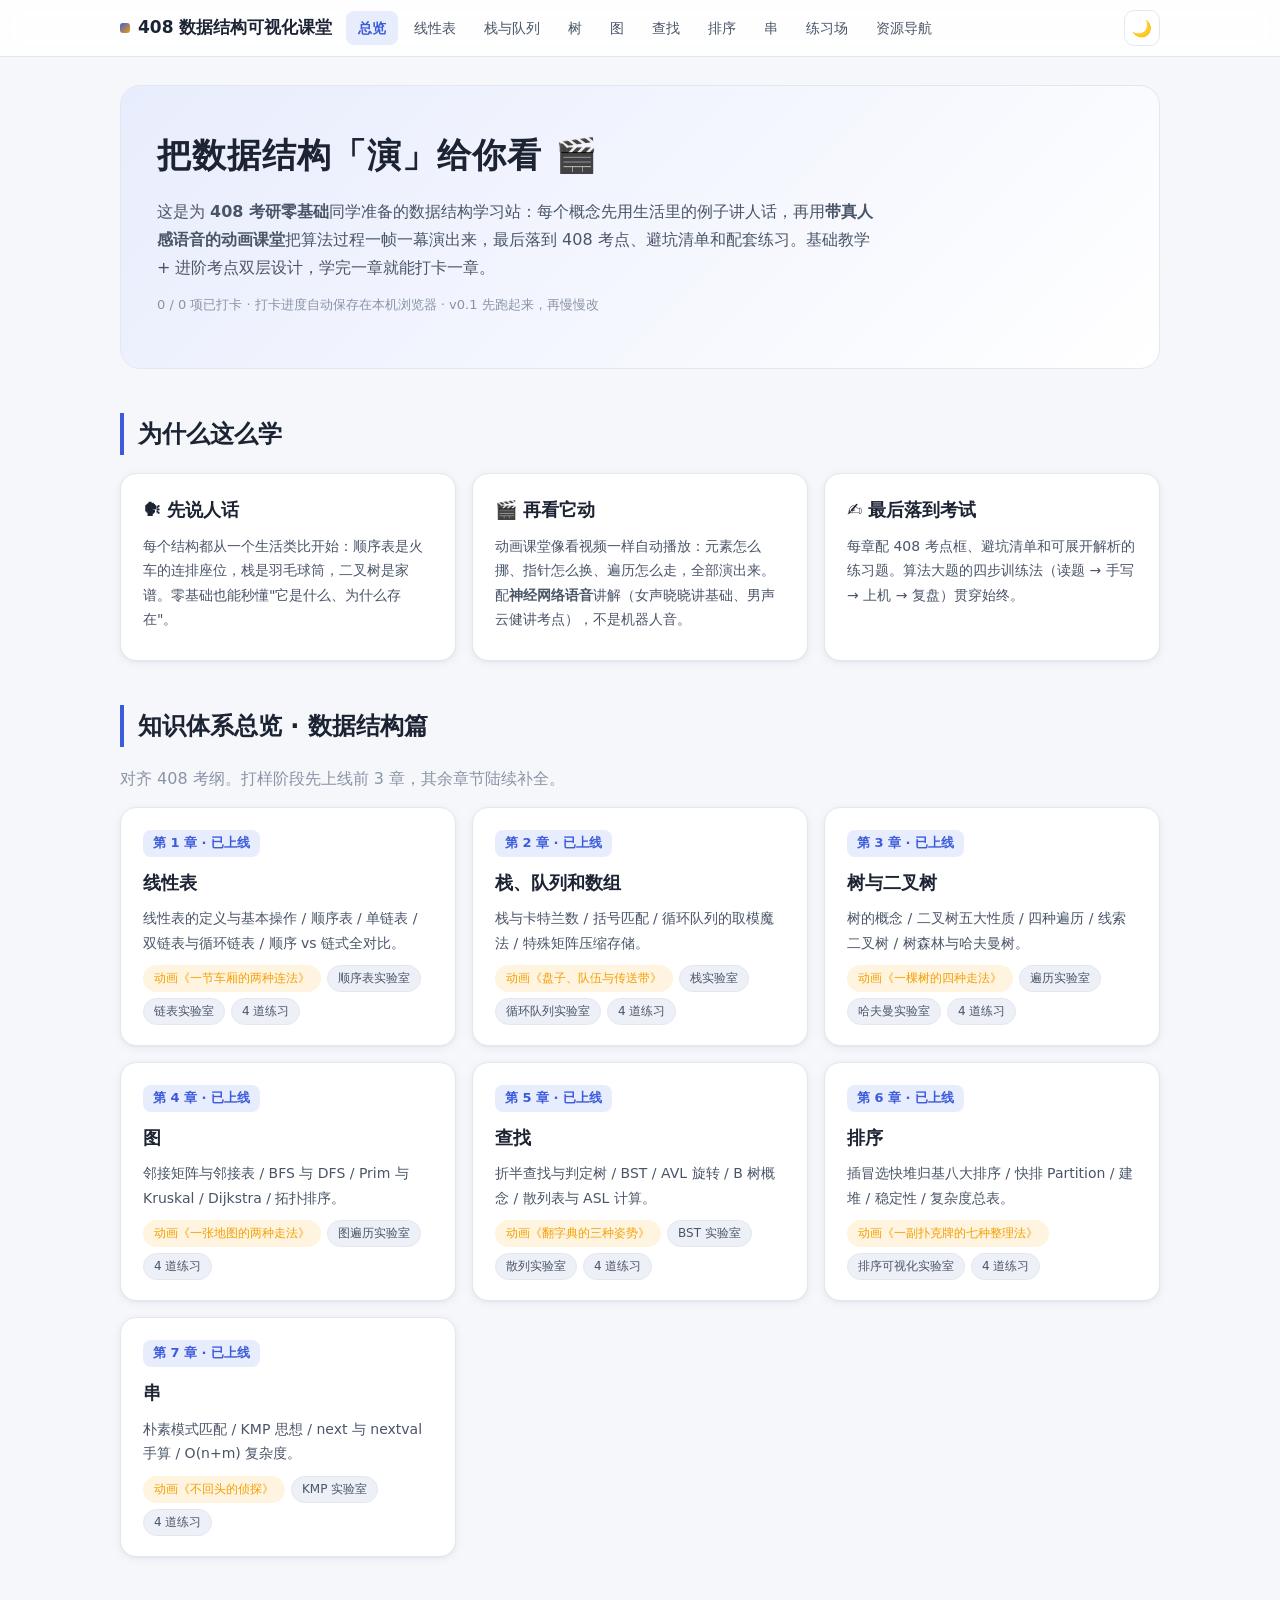
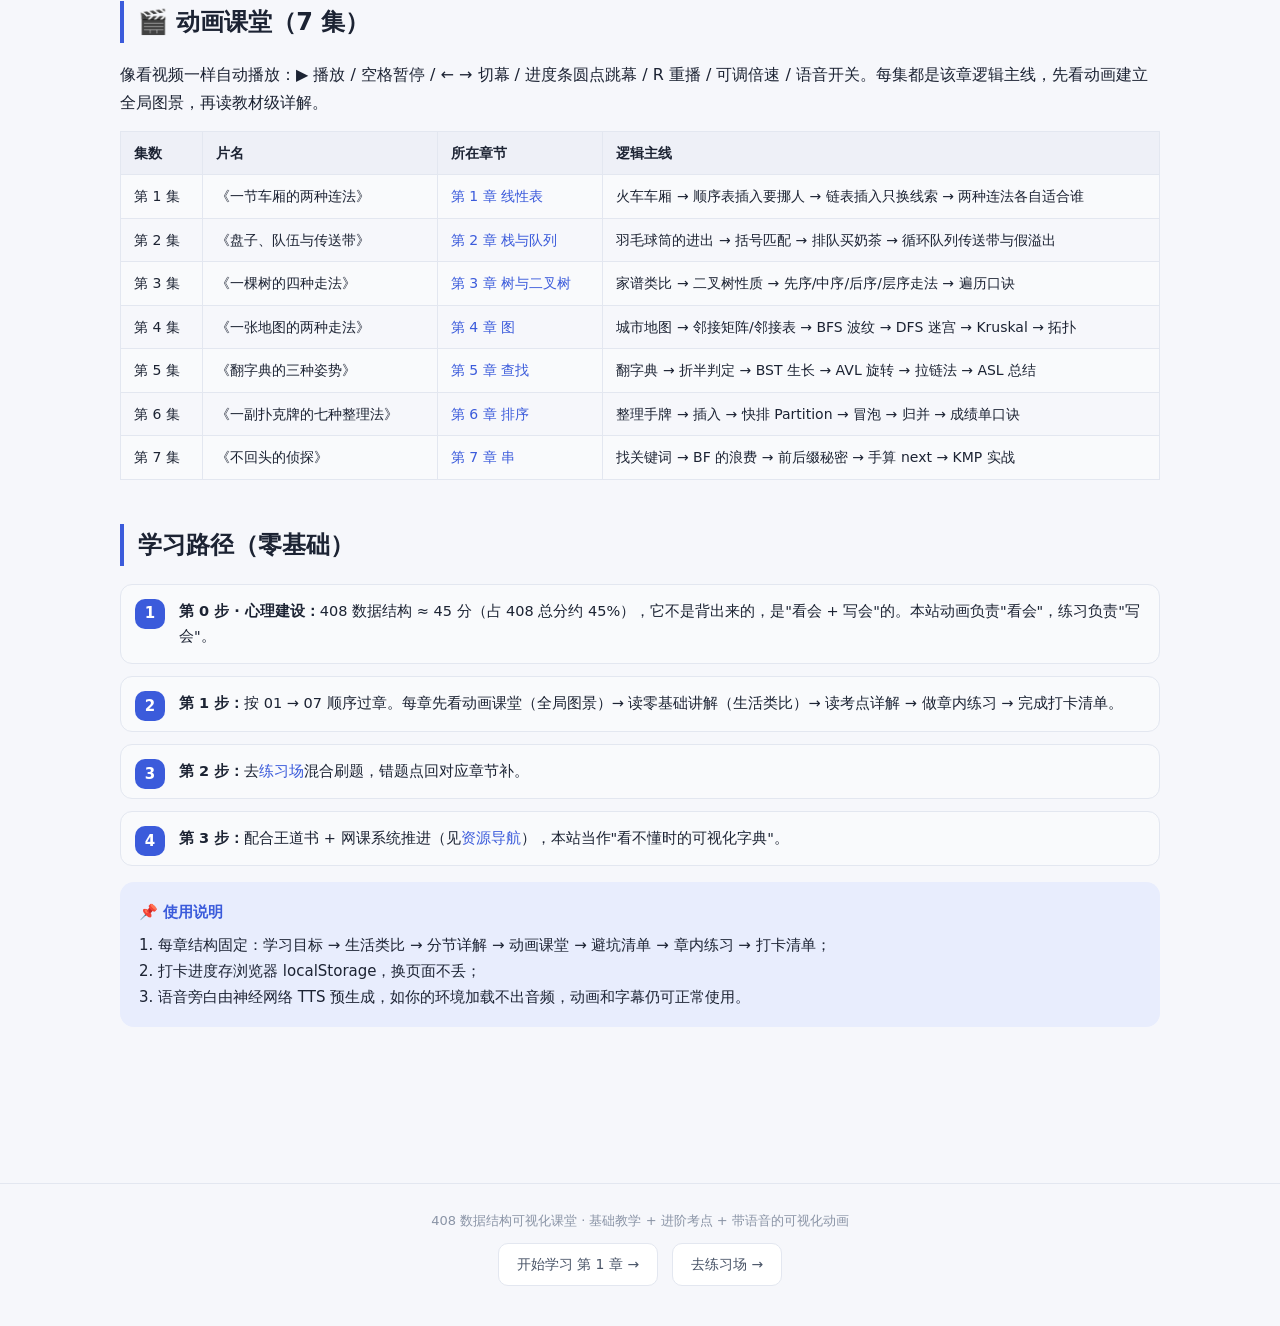
==== index.html @ cd4ae3a1 "feat: 408数据结构可视化课堂 v1 - 全7章+动画课堂+实验室+5集MP4" ====
<!DOCTYPE html>
<html lang="zh-CN" data-theme="light">
<head>
<meta charset="UTF-8">
<meta name="viewport" content="width=device-width, initial-scale=1.0">
<title>408 数据结构可视化课堂 · 零基础也能看懂的考研数据结构</title>
<link rel="stylesheet" href="assets/style.css">
</head>
<body>
<nav class="topbar"><div class="topbar-inner">
  <a class="logo" href="index.html"><span class="dot"></span>408 数据结构可视化课堂</a>
  <div class="nav-links">
    <a href="index.html">总览</a><a href="ch01.html">线性表</a><a href="ch02.html">栈与队列</a><a href="ch03.html">树</a><a href="ch04.html">图</a><a href="ch05.html">查找</a><a href="ch06.html">排序</a><a href="ch07.html">串</a><a href="practice.html">练习场</a><a href="resources.html">资源导航</a>
  </div>
  <button class="theme-btn" title="切换明暗主题">🌙</button>
</div></nav>

<div class="wrap">
  <div class="hero">
    <h1>把数据结构「演」给你看 🎬</h1>
    <p>这是为 <b>408 考研零基础</b>同学准备的数据结构学习站：每个概念先用生活里的例子讲人话，再用<b>带真人感语音的动画课堂</b>把算法过程一帧一幕演出来，最后落到 408 考点、避坑清单和配套练习。基础教学 + 进阶考点双层设计，学完一章就能打卡一章。</p>
    <p class="tagline"><span data-ck-total>0 / 0 项已打卡</span> · 打卡进度自动保存在本机浏览器 · v0.1 先跑起来，再慢慢改</p>
  </div>

  <h2 class="sec">为什么这么学</h2>
  <div class="grid cols-3">
    <div class="card"><h3>🗣 先说人话</h3><p>每个结构都从一个生活类比开始：顺序表是火车的连排座位，栈是羽毛球筒，二叉树是家谱。零基础也能秒懂"它是什么、为什么存在"。</p></div>
    <div class="card"><h3>🎬 再看它动</h3><p>动画课堂像看视频一样自动播放：元素怎么挪、指针怎么换、遍历怎么走，全部演出来。配<b>神经网络语音</b>讲解（女声晓晓讲基础、男声云健讲考点），不是机器人音。</p></div>
    <div class="card"><h3>✍️ 最后落到考试</h3><p>每章配 408 考点框、避坑清单和可展开解析的练习题。算法大题的四步训练法（读题 → 手写 → 上机 → 复盘）贯穿始终。</p></div>
  </div>

  <h2 class="sec">知识体系总览 · 数据结构篇</h2>
  <p class="muted">对齐 408 考纲。打样阶段先上线前 3 章，其余章节陆续补全。</p>
  <div class="grid cols-2" style="margin-top:14px">
    <a class="card clickable" href="ch01.html">
      <span class="ch-num">第 1 章 · 已上线</span>
      <h3>线性表</h3>
      <p>线性表的定义与基本操作 / 顺序表 / 单链表 / 双链表与循环链表 / 顺序 vs 链式全对比。</p>
      <div class="chips"><span class="chip hot">动画《一节车厢的两种连法》</span><span class="chip">顺序表实验室</span><span class="chip">链表实验室</span><span class="chip">4 道练习</span></div>
    </a>
    <a class="card clickable" href="ch02.html">
      <span class="ch-num">第 2 章 · 已上线</span>
      <h3>栈、队列和数组</h3>
      <p>栈与卡特兰数 / 括号匹配 / 循环队列的取模魔法 / 特殊矩阵压缩存储。</p>
      <div class="chips"><span class="chip hot">动画《盘子、队伍与传送带》</span><span class="chip">栈实验室</span><span class="chip">循环队列实验室</span><span class="chip">4 道练习</span></div>
    </a>
    <a class="card clickable" href="ch03.html">
      <span class="ch-num">第 3 章 · 已上线</span>
      <h3>树与二叉树</h3>
      <p>树的概念 / 二叉树五大性质 / 四种遍历 / 线索二叉树 / 树森林与哈夫曼树。</p>
      <div class="chips"><span class="chip hot">动画《一棵树的四种走法》</span><span class="chip">遍历实验室</span><span class="chip">哈夫曼实验室</span><span class="chip">4 道练习</span></div>
    </a>
    <a class="card clickable" href="ch04.html">
      <span class="ch-num">第 4 章 · 已上线</span>
      <h3>图</h3>
      <p>邻接矩阵与邻接表 / BFS 与 DFS / Prim 与 Kruskal / Dijkstra / 拓扑排序。</p>
      <div class="chips"><span class="chip hot">动画《一张地图的两种走法》</span><span class="chip">图遍历实验室</span><span class="chip">4 道练习</span></div>
    </a>
    <a class="card clickable" href="ch05.html">
      <span class="ch-num">第 5 章 · 已上线</span>
      <h3>查找</h3>
      <p>折半查找与判定树 / BST / AVL 旋转 / B 树概念 / 散列表与 ASL 计算。</p>
      <div class="chips"><span class="chip hot">动画《翻字典的三种姿势》</span><span class="chip">BST 实验室</span><span class="chip">散列实验室</span><span class="chip">4 道练习</span></div>
    </a>
    <a class="card clickable" href="ch06.html">
      <span class="ch-num">第 6 章 · 已上线</span>
      <h3>排序</h3>
      <p>插冒选快堆归基八大排序 / 快排 Partition / 建堆 / 稳定性 / 复杂度总表。</p>
      <div class="chips"><span class="chip hot">动画《一副扑克牌的七种整理法》</span><span class="chip">排序可视化实验室</span><span class="chip">4 道练习</span></div>
    </a>
    <a class="card clickable" href="ch07.html">
      <span class="ch-num">第 7 章 · 已上线</span>
      <h3>串</h3>
      <p>朴素模式匹配 / KMP 思想 / next 与 nextval 手算 / O(n+m) 复杂度。</p>
      <div class="chips"><span class="chip hot">动画《不回头的侦探》</span><span class="chip">KMP 实验室</span><span class="chip">4 道练习</span></div>
    </a>
  </div>

  <h2 class="sec">🎬 动画课堂（7 集）</h2>
  <p>像看视频一样自动播放：▶ 播放 / 空格暂停 / ← → 切幕 / 进度条圆点跳幕 / R 重播 / 可调倍速 / 语音开关。每集都是该章逻辑主线，先看动画建立全局图景，再读教材级详解。</p>
  <table class="tbl">
    <tr><th>集数</th><th>片名</th><th>所在章节</th><th>逻辑主线</th></tr>
    <tr><td>第 1 集</td><td>《一节车厢的两种连法》</td><td><a href="ch01.html#lesson">第 1 章 线性表</a></td><td>火车车厢 → 顺序表插入要挪人 → 链表插入只换线索 → 两种连法各自适合谁</td></tr>
    <tr><td>第 2 集</td><td>《盘子、队伍与传送带》</td><td><a href="ch02.html#lesson">第 2 章 栈与队列</a></td><td>羽毛球筒的进出 → 括号匹配 → 排队买奶茶 → 循环队列传送带与假溢出</td></tr>
    <tr><td>第 3 集</td><td>《一棵树的四种走法》</td><td><a href="ch03.html#lesson">第 3 章 树与二叉树</a></td><td>家谱类比 → 二叉树性质 → 先序/中序/后序/层序走法 → 遍历口诀</td></tr>
    <tr><td>第 4 集</td><td>《一张地图的两种走法》</td><td><a href="ch04.html#lesson">第 4 章 图</a></td><td>城市地图 → 邻接矩阵/邻接表 → BFS 波纹 → DFS 迷宫 → Kruskal → 拓扑</td></tr>
    <tr><td>第 5 集</td><td>《翻字典的三种姿势》</td><td><a href="ch05.html#lesson">第 5 章 查找</a></td><td>翻字典 → 折半判定 → BST 生长 → AVL 旋转 → 拉链法 → ASL 总结</td></tr>
    <tr><td>第 6 集</td><td>《一副扑克牌的七种整理法》</td><td><a href="ch06.html#lesson">第 6 章 排序</a></td><td>整理手牌 → 插入 → 快排 Partition → 冒泡 → 归并 → 成绩单口诀</td></tr>
    <tr><td>第 7 集</td><td>《不回头的侦探》</td><td><a href="ch07.html#lesson">第 7 章 串</a></td><td>找关键词 → BF 的浪费 → 前后缀秘密 → 手算 next → KMP 实战</td></tr>
  </table>

  <h2 class="sec">学习路径（零基础）</h2>
  <div class="steps">
    <div class="step"><b>第 0 步 · 心理建设：</b>408 数据结构 ≈ 45 分（占 408 总分约 45%），它不是背出来的，是"看会 + 写会"的。本站动画负责"看会"，练习负责"写会"。</div>
    <div class="step"><b>第 1 步：</b>按 01 → 07 顺序过章。每章先看动画课堂（全局图景）→ 读零基础讲解（生活类比）→ 读考点详解 → 做章内练习 → 完成打卡清单。</div>
    <div class="step"><b>第 2 步：</b>去<a href="practice.html">练习场</a>混合刷题，错题点回对应章节补。</div>
    <div class="step"><b>第 3 步：</b>配合王道书 + 网课系统推进（见<a href="resources.html">资源导航</a>），本站当作"看不懂时的可视化字典"。</div>
  </div>

  <div class="callout exam">
    <div class="co-title">📌 使用说明</div>
    1. 每章结构固定：学习目标 → 生活类比 → 分节详解 → 动画课堂 → 避坑清单 → 章内练习 → 打卡清单；<br>
    2. 打卡进度存浏览器 localStorage，换页面不丢；<br>
    3. 语音旁白由神经网络 TTS 预生成，如你的环境加载不出音频，动画和字幕仍可正常使用。
  </div>
</div>

<footer>
  408 数据结构可视化课堂 · 基础教学 + 进阶考点 + 带语音的可视化动画<br>
  <div class="pagers">
    <a href="ch01.html">开始学习 第 1 章 →</a><a href="practice.html">去练习场 →</a>
  </div>
</footer>
<script src="assets/app.js"></script>
</body>
</html>
---- assets/style.css ----
/* 408 数据结构可视化课堂 · 双主题设计系统 */
:root {
  --bg: #f6f7fb;
  --bg-soft: #eef0f7;
  --card: #ffffff;
  --card-2: #f9fafc;
  --ink: #1c2333;
  --ink-2: #4a5568;
  --ink-3: #8a94a6;
  --line: #e3e7f0;
  --brand: #3b5bdb;
  --brand-2: #5c7cfa;
  --brand-soft: #e8edfd;
  --accent: #f59f00;
  --accent-soft: #fff4e0;
  --green: #2f9e44;
  --green-soft: #e3f5e8;
  --red: #e03131;
  --red-soft: #fdeaea;
  --shadow: 0 2px 10px rgba(28, 35, 51, .06), 0 1px 2px rgba(28, 35, 51, .04);
  --code-bg: #f1f3f9;
  --svg-ink: #1c2333;
  --svg-fill: #e8edfd;
  --svg-fill-2: #dbe4fb;
}
[data-theme="dark"] {
  --bg: #12161f;
  --bg-soft: #171c27;
  --card: #1c2230;
  --card-2: #212838;
  --ink: #e8ecf4;
  --ink-2: #b3bccd;
  --ink-3: #76819a;
  --line: #2c3446;
  --brand: #6c8cff;
  --brand-2: #8da5ff;
  --brand-soft: #232c4a;
  --accent: #fdb44d;
  --accent-soft: #33290f;
  --green: #51cf66;
  --green-soft: #15321c;
  --red: #ff6b6b;
  --red-soft: #3a1a1a;
  --shadow: 0 2px 10px rgba(0, 0, 0, .35);
  --code-bg: #232a3a;
  --svg-ink: #e8ecf4;
  --svg-fill: #232c4a;
  --svg-fill-2: #2c3760;
}
* { box-sizing: border-box; margin: 0; padding: 0; }
html { scroll-behavior: smooth; }
body {
  font-family: "PingFang SC", "Microsoft YaHei", "Segoe UI", system-ui, sans-serif;
  background: var(--bg); color: var(--ink);
  line-height: 1.75; font-size: 16px;
  transition: background .25s, color .25s;
}
a { color: var(--brand); text-decoration: none; }
a:hover { text-decoration: underline; }

/* ── 顶部导航 ── */
.topbar {
  position: sticky; top: 0; z-index: 50;
  background: color-mix(in srgb, var(--card) 88%, transparent);
  backdrop-filter: blur(10px);
  border-bottom: 1px solid var(--line);
}
.topbar-inner {
  max-width: 1080px; margin: 0 auto; padding: 10px 20px;
  display: flex; align-items: center; gap: 14px;
}
.logo { font-weight: 800; font-size: 17px; color: var(--ink); display: flex; align-items: center; gap: 8px; }
.logo .dot { width: 10px; height: 10px; border-radius: 3px; background: linear-gradient(135deg, var(--brand), var(--accent)); }
.logo:hover { text-decoration: none; }
.nav-links { display: flex; gap: 4px; flex: 1; flex-wrap: wrap; }
.nav-links a {
  padding: 5px 12px; border-radius: 8px; color: var(--ink-2); font-size: 14px;
}
.nav-links a:hover { background: var(--brand-soft); color: var(--brand); text-decoration: none; }
.nav-links a.active { background: var(--brand-soft); color: var(--brand); font-weight: 600; }
.theme-btn {
  border: 1px solid var(--line); background: var(--card); color: var(--ink-2);
  width: 36px; height: 36px; border-radius: 10px; cursor: pointer; font-size: 16px;
  transition: transform .15s;
}
.theme-btn:hover { transform: scale(1.08); }

/* ── 布局 ── */
.wrap { max-width: 1080px; margin: 0 auto; padding: 28px 20px 80px; }
.hero {
  background: linear-gradient(135deg, var(--brand-soft), var(--card));
  border: 1px solid var(--line); border-radius: 20px;
  padding: 40px 36px; margin-bottom: 32px;
}
.hero h1 { font-size: 34px; letter-spacing: 1px; margin-bottom: 12px; }
.hero p { color: var(--ink-2); max-width: 720px; }
.hero .tagline { color: var(--ink-3); font-size: 13px; margin-top: 10px; }
h2.sec {
  font-size: 24px; margin: 44px 0 18px; padding-left: 14px;
  border-left: 4px solid var(--brand);
}
h3.sub { font-size: 19px; margin: 30px 0 12px; }
p { margin-bottom: 12px; }
.muted { color: var(--ink-3); }
.small { font-size: 13px; }

/* ── 卡片与网格 ── */
.grid { display: grid; gap: 16px; }
.grid.cols-2 { grid-template-columns: repeat(auto-fit, minmax(320px, 1fr)); }
.grid.cols-3 { grid-template-columns: repeat(auto-fit, minmax(260px, 1fr)); }
.card {
  background: var(--card); border: 1px solid var(--line); border-radius: 16px;
  padding: 20px 22px; box-shadow: var(--shadow);
}
.card.clickable { transition: transform .15s, box-shadow .15s; display: block; color: inherit; }
.card.clickable:hover { transform: translateY(-3px); text-decoration: none; box-shadow: 0 8px 24px rgba(59,91,219,.12); }
.card .ch-num {
  font-size: 13px; font-weight: 700; color: var(--brand);
  background: var(--brand-soft); border-radius: 8px; padding: 2px 10px; display: inline-block; margin-bottom: 10px;
}
.card h3 { font-size: 18px; margin-bottom: 8px; }
.card p { color: var(--ink-2); font-size: 14px; margin-bottom: 8px; }
.chips { display: flex; flex-wrap: wrap; gap: 6px; margin-top: 10px; }
.chip {
  font-size: 12px; color: var(--ink-2); background: var(--bg-soft);
  border: 1px solid var(--line); border-radius: 999px; padding: 2px 10px;
}
.chip.hot { background: var(--accent-soft); border-color: transparent; color: var(--accent); }

/* ── 提示框 ── */
.callout {
  border-radius: 14px; padding: 16px 18px; margin: 16px 0;
  border: 1px solid var(--line); background: var(--card-2); font-size: 15px;
}
.callout .co-title { font-weight: 700; margin-bottom: 6px; display: flex; align-items: center; gap: 8px; }
.callout.life { background: var(--accent-soft); border-color: transparent; }
.callout.life .co-title { color: var(--accent); }
.callout.exam { background: var(--brand-soft); border-color: transparent; }
.callout.exam .co-title { color: var(--brand); }
.callout.warn { background: var(--red-soft); border-color: transparent; }
.callout.warn .co-title { color: var(--red); }
.callout.ok { background: var(--green-soft); border-color: transparent; }
.callout.ok .co-title { color: var(--green); }

/* ── 代码块 ── */
pre.code {
  background: var(--code-bg); border: 1px solid var(--line); border-radius: 12px;
  padding: 14px 18px; overflow-x: auto; font-size: 13.5px; line-height: 1.6;
  font-family: Consolas, "JetBrains Mono", monospace; margin: 12px 0;
}
code.inline {
  background: var(--code-bg); border-radius: 6px; padding: 1px 7px;
  font-family: Consolas, monospace; font-size: 13.5px; color: var(--brand);
}
[data-theme="dark"] code.inline { color: var(--brand-2); }

/* ── 表格 ── */
table.tbl { width: 100%; border-collapse: collapse; margin: 14px 0; font-size: 14px; }
table.tbl th, table.tbl td { border: 1px solid var(--line); padding: 9px 13px; text-align: left; }
table.tbl th { background: var(--bg-soft); font-weight: 700; }
table.tbl tr:nth-child(even) td { background: var(--card-2); }

/* ── 打卡清单 ── */
.checklist { display: grid; gap: 8px; }
.check-item {
  display: flex; align-items: flex-start; gap: 10px;
  background: var(--card-2); border: 1px solid var(--line);
  border-radius: 12px; padding: 11px 14px; cursor: pointer; transition: border-color .15s;
  font-size: 14.5px;
}
.check-item:hover { border-color: var(--brand-2); }
.check-item input { margin-top: 5px; accent-color: var(--brand); cursor: pointer; }
.check-item.done { background: var(--green-soft); border-color: transparent; }
.check-item.done span { text-decoration: line-through; color: var(--ink-3); }
.progress-pill {
  display: inline-block; font-size: 13px; font-weight: 700; color: var(--brand);
  background: var(--brand-soft); border-radius: 999px; padding: 4px 14px;
}

/* ── 练习题 ── */
.quiz { border: 1px solid var(--line); border-radius: 14px; background: var(--card); margin: 14px 0; overflow: hidden; }
.quiz .q-head { padding: 15px 18px 6px; font-size: 15px; }
.quiz .q-head .q-tag { color: var(--ink-3); font-size: 12.5px; margin-bottom: 4px; }
.quiz .opts { padding: 4px 18px 14px; display: grid; gap: 7px; }
.quiz .opt {
  border: 1.5px solid var(--line); border-radius: 10px; padding: 9px 14px;
  cursor: pointer; font-size: 14.5px; transition: border-color .15s, background .15s;
  background: var(--card-2);
}
.quiz .opt:hover { border-color: var(--brand-2); }
.quiz .opt.sel { border-color: var(--brand); background: var(--brand-soft); }
.quiz .opt.right { border-color: var(--green); background: var(--green-soft); }
.quiz .opt.wrong { border-color: var(--red); background: var(--red-soft); }
.quiz .q-foot { padding: 0 18px 15px; display: flex; gap: 10px; align-items: center; }
.quiz .btn-ans {
  border: 1px solid var(--line); background: var(--card-2); color: var(--ink-2);
  border-radius: 8px; padding: 5px 14px; cursor: pointer; font-size: 13px;
}
.quiz .btn-ans:hover { border-color: var(--brand); color: var(--brand); }
.quiz .q-res { font-size: 13.5px; font-weight: 700; }
.quiz .q-res.good { color: var(--green); }
.quiz .q-res.bad { color: var(--red); }
.quiz .q-exp {
  display: none; margin: 0 18px 16px; padding: 12px 16px;
  background: var(--bg-soft); border-radius: 10px; font-size: 14px; color: var(--ink-2);
}
.quiz .q-exp.show { display: block; }
.quiz .q-exp b { color: var(--ink); }

/* ── 动画课堂播放器 ── */
.player {
  background: var(--card); border: 1px solid var(--line); border-radius: 18px;
  overflow: hidden; box-shadow: var(--shadow); margin: 20px 0;
}
.player .stage {
  position: relative; background: var(--card-2);
  min-height: 380px; display: flex; align-items: center; justify-content: center;
}
.player .stage svg { max-width: 100%; display: block; }
.player .caption {
  position: absolute; left: 0; right: 0; bottom: 0;
  background: color-mix(in srgb, var(--card) 92%, transparent);
  border-top: 1px solid var(--line);
  padding: 10px 18px; font-size: 14.5px; min-height: 44px;
  display: flex; align-items: center; gap: 10px;
}
.player .caption .voice-tag {
  flex-shrink: 0; font-size: 11.5px; font-weight: 700; color: var(--brand);
  background: var(--brand-soft); border-radius: 999px; padding: 2px 10px;
}
.player .ctrl {
  display: flex; align-items: center; gap: 10px;
  padding: 10px 16px; border-top: 1px solid var(--line); background: var(--card);
  flex-wrap: wrap;
}
.player .ctrl button {
  border: 1px solid var(--line); background: var(--card-2); color: var(--ink);
  width: 38px; height: 38px; border-radius: 10px; cursor: pointer; font-size: 15px;
  transition: border-color .15s, transform .1s;
}
.player .ctrl button:hover { border-color: var(--brand); }
.player .ctrl button:active { transform: scale(.94); }
.player .ctrl button.play { background: var(--brand); border-color: var(--brand); color: #fff; width: 46px; }
.player .pbar { flex: 1; min-width: 160px; height: 8px; background: var(--bg-soft); border-radius: 999px; position: relative; cursor: pointer; }
.player .pbar .pfill {
  position: absolute; left: 0; top: 0; bottom: 0; width: 0%;
  background: linear-gradient(90deg, var(--brand), var(--brand-2));
  border-radius: 999px; transition: width .1s linear;
}
.player .pbar .pknob {
  position: absolute; top: 50%; width: 16px; height: 16px; border-radius: 50%;
  background: var(--brand); border: 3px solid var(--card);
  transform: translate(-50%, -50%); box-shadow: var(--shadow);
}
.player .scene-label { font-size: 12.5px; color: var(--ink-3); min-width: 110px; text-align: center; }
.player .speed-sel {
  border: 1px solid var(--line); background: var(--card-2); color: var(--ink-2);
  border-radius: 8px; padding: 6px 8px; font-size: 13px; cursor: pointer;
}
.player .dot {
  position: absolute; top: 50%; width: 9px; height: 9px; border-radius: 50%;
  background: var(--ink-3); border: 2px solid var(--card);
  transform: translate(-50%, -50%); cursor: pointer; z-index: 2; transition: transform .12s;
}
.player .dot:hover { transform: translate(-50%, -50%) scale(1.5); background: var(--brand); }
.player .hint {
  padding: 6px 16px 12px; font-size: 12px; color: var(--ink-3);
  border-top: 1px dashed var(--line); background: var(--card);
}
.player .replay, .player .mute { width: 34px; }

/* ── 交互演示区 ── */
.demo {
  background: var(--card); border: 1px solid var(--line); border-radius: 16px;
  padding: 18px; margin: 16px 0;
}
.demo .demo-title { font-weight: 700; margin-bottom: 4px; display: flex; align-items: center; gap: 8px; }
.demo .demo-desc { font-size: 13.5px; color: var(--ink-3); margin-bottom: 12px; }
.demo .demo-stage { background: var(--card-2); border-radius: 12px; padding: 12px; overflow-x: auto; }
.demo .demo-ctrl { display: flex; gap: 8px; flex-wrap: wrap; margin-top: 12px; align-items: center; }
.demo .demo-ctrl input, .demo .demo-ctrl select {
  border: 1px solid var(--line); background: var(--card-2); color: var(--ink);
  border-radius: 8px; padding: 7px 10px; font-size: 14px; width: 90px;
}
.demo .demo-ctrl button {
  border: 1px solid var(--brand); background: var(--brand-soft); color: var(--brand);
  border-radius: 8px; padding: 7px 14px; font-size: 13.5px; font-weight: 600; cursor: pointer;
  transition: transform .1s;
}
.demo .demo-ctrl button:hover { transform: translateY(-1px); }
.demo .demo-ctrl button.ghost { border-color: var(--line); background: var(--card-2); color: var(--ink-2); }
.demo .demo-note { margin-top: 10px; font-size: 13.5px; color: var(--ink-2); min-height: 22px; }

/* ── 资源页 ── */
.res-item { display: flex; gap: 14px; padding: 15px 0; border-bottom: 1px dashed var(--line); }
.res-item:last-child { border-bottom: none; }
.res-icon { font-size: 22px; flex-shrink: 0; margin-top: 2px; }
.res-body h4 { font-size: 15.5px; margin-bottom: 3px; }
.res-body p { font-size: 13.5px; color: var(--ink-2); margin-bottom: 4px; }
.res-meta { font-size: 12px; color: var(--ink-3); }
.res-meta .star { color: var(--accent); }

/* ── 步骤流 ── */
.steps { counter-reset: st; display: grid; gap: 12px; margin: 14px 0; }
.step {
  position: relative; padding: 14px 16px 14px 58px;
  background: var(--card-2); border: 1px solid var(--line); border-radius: 12px; font-size: 14.5px;
}
.step::before {
  counter-increment: st; content: counter(st);
  position: absolute; left: 14px; top: 14px;
  width: 30px; height: 30px; border-radius: 10px;
  background: var(--brand); color: #fff; font-weight: 800;
  display: flex; align-items: center; justify-content: center; font-size: 15px;
}

/* ── 页脚 ── */
footer {
  border-top: 1px solid var(--line); padding: 26px 20px 40px;
  text-align: center; color: var(--ink-3); font-size: 13px; margin-top: 60px;
}
footer .pagers { display: flex; justify-content: center; gap: 14px; margin-top: 10px; }
footer .pagers a {
  border: 1px solid var(--line); border-radius: 10px; padding: 8px 18px;
  background: var(--card); color: var(--ink-2); font-size: 14px;
}
footer .pagers a:hover { border-color: var(--brand); color: var(--brand); text-decoration: none; }

@media (max-width: 640px) {
  .hero { padding: 26px 20px; }
  .hero h1 { font-size: 26px; }
  .wrap { padding: 18px 14px 60px; }
}
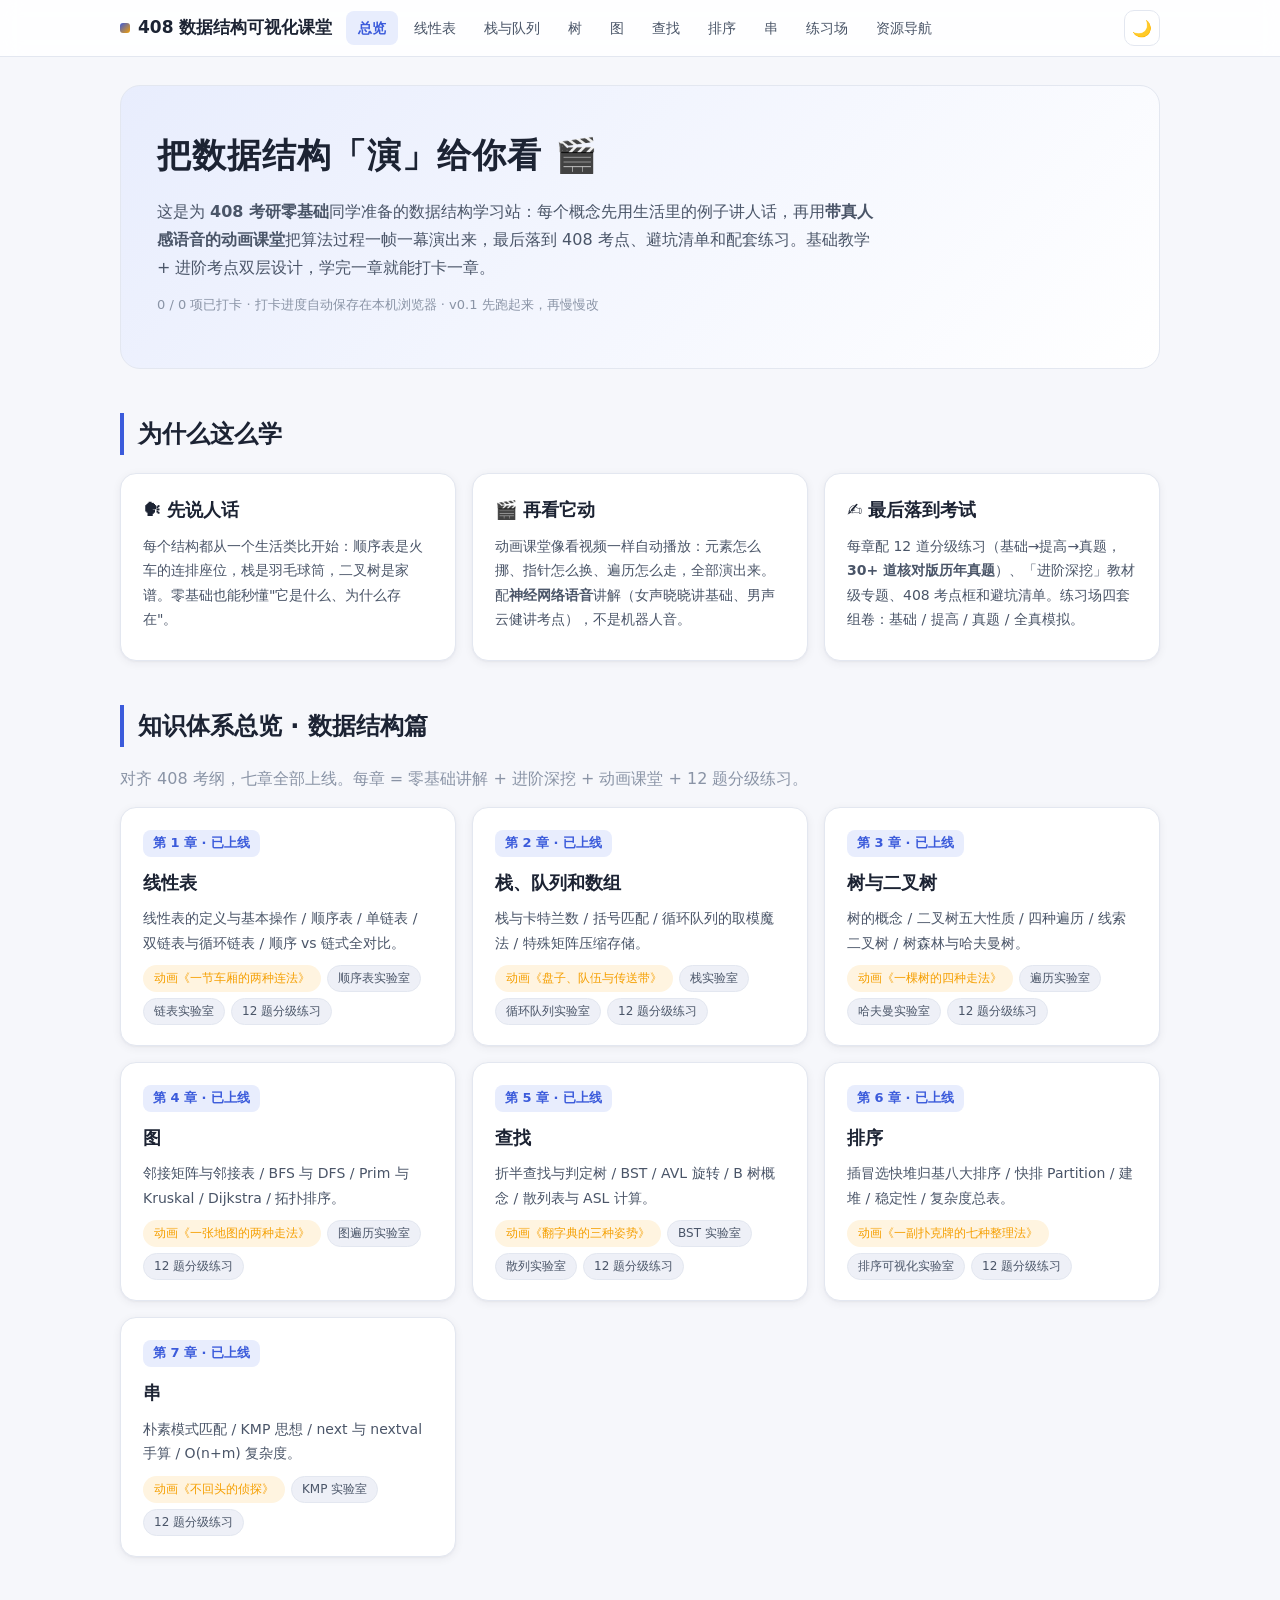
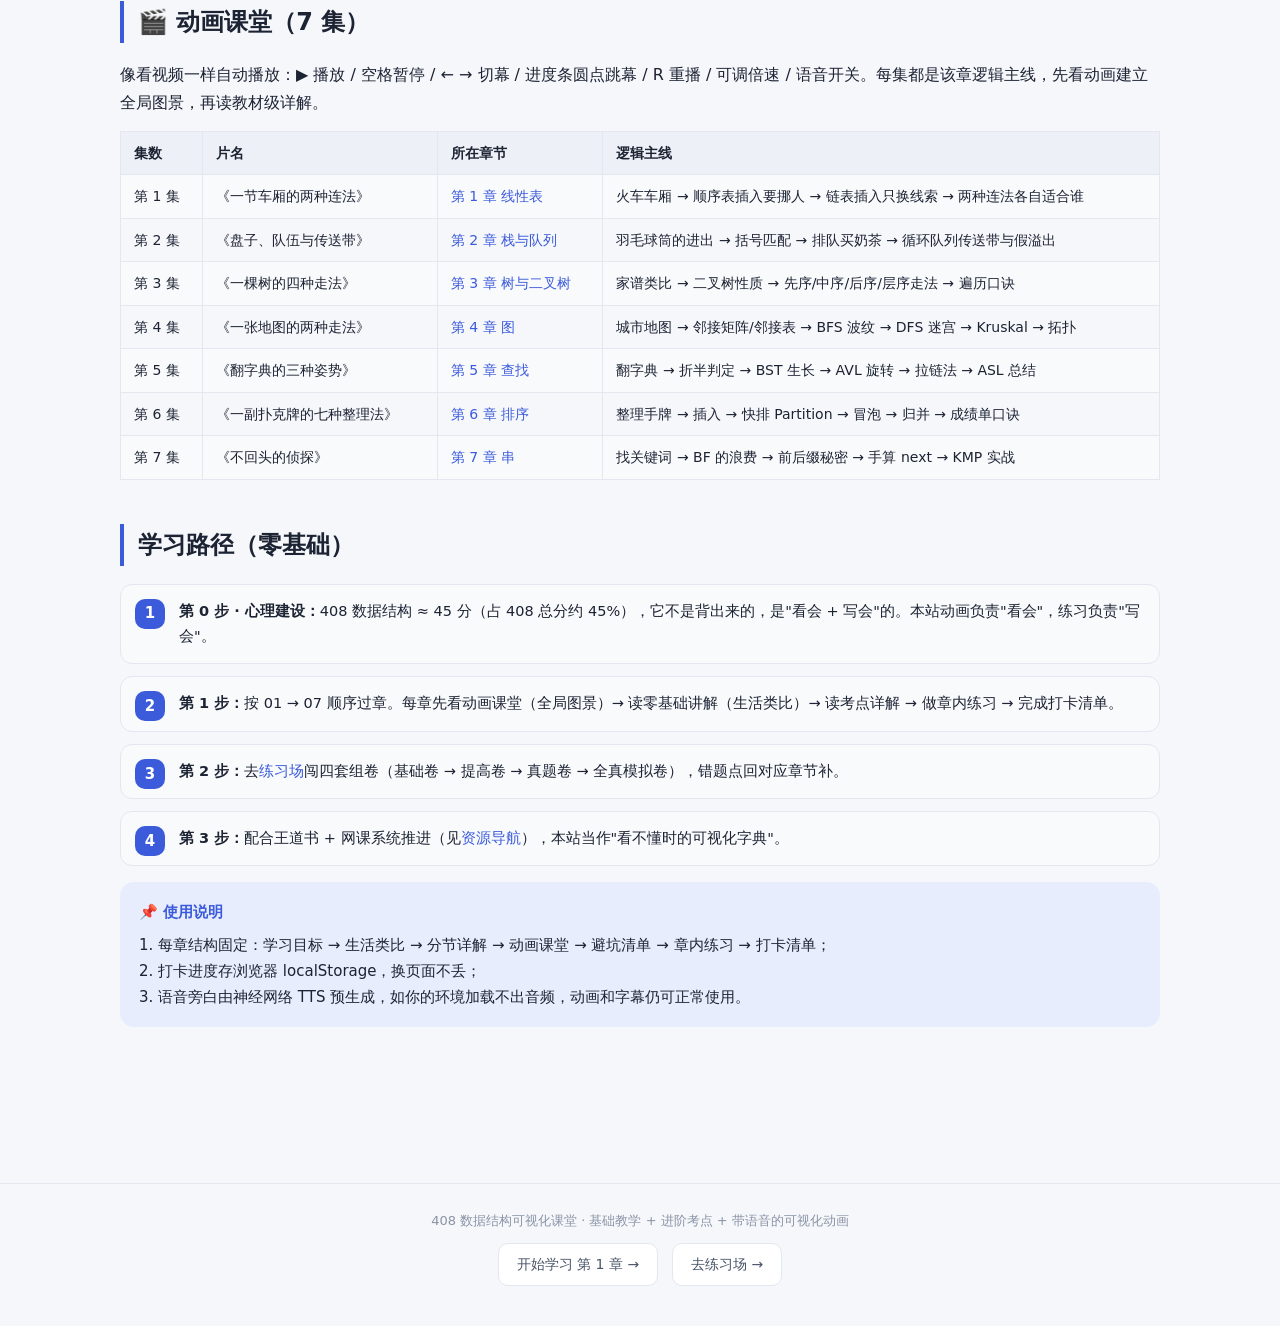
==== commit bc610712: "feat: 内容深化v2 - 每章新增进阶深挖+真题怎么考+C代码, 题库扩至84章内题+练习场四卷组卷(基础/提高/真题/模拟), 30+道核对版历年真题带年份标签" ====
--- a/index.html
+++ b/index.html
@@ -26,53 +26,53 @@
   <div class="grid cols-3">
     <div class="card"><h3>🗣 先说人话</h3><p>每个结构都从一个生活类比开始：顺序表是火车的连排座位，栈是羽毛球筒，二叉树是家谱。零基础也能秒懂"它是什么、为什么存在"。</p></div>
     <div class="card"><h3>🎬 再看它动</h3><p>动画课堂像看视频一样自动播放：元素怎么挪、指针怎么换、遍历怎么走，全部演出来。配<b>神经网络语音</b>讲解（女声晓晓讲基础、男声云健讲考点），不是机器人音。</p></div>
-    <div class="card"><h3>✍️ 最后落到考试</h3><p>每章配 408 考点框、避坑清单和可展开解析的练习题。算法大题的四步训练法（读题 → 手写 → 上机 → 复盘）贯穿始终。</p></div>
+    <div class="card"><h3>✍️ 最后落到考试</h3><p>每章配 12 道分级练习（基础→提高→真题，<b>30+ 道核对版历年真题</b>）、「进阶深挖」教材级专题、408 考点框和避坑清单。练习场四套组卷：基础 / 提高 / 真题 / 全真模拟。</p></div>
   </div>
 
   <h2 class="sec">知识体系总览 · 数据结构篇</h2>
-  <p class="muted">对齐 408 考纲。打样阶段先上线前 3 章，其余章节陆续补全。</p>
+  <p class="muted">对齐 408 考纲，七章全部上线。每章 = 零基础讲解 + 进阶深挖 + 动画课堂 + 12 题分级练习。</p>
   <div class="grid cols-2" style="margin-top:14px">
     <a class="card clickable" href="ch01.html">
       <span class="ch-num">第 1 章 · 已上线</span>
       <h3>线性表</h3>
       <p>线性表的定义与基本操作 / 顺序表 / 单链表 / 双链表与循环链表 / 顺序 vs 链式全对比。</p>
-      <div class="chips"><span class="chip hot">动画《一节车厢的两种连法》</span><span class="chip">顺序表实验室</span><span class="chip">链表实验室</span><span class="chip">4 道练习</span></div>
+      <div class="chips"><span class="chip hot">动画《一节车厢的两种连法》</span><span class="chip">顺序表实验室</span><span class="chip">链表实验室</span><span class="chip">12 题分级练习</span></div>
     </a>
     <a class="card clickable" href="ch02.html">
       <span class="ch-num">第 2 章 · 已上线</span>
       <h3>栈、队列和数组</h3>
       <p>栈与卡特兰数 / 括号匹配 / 循环队列的取模魔法 / 特殊矩阵压缩存储。</p>
-      <div class="chips"><span class="chip hot">动画《盘子、队伍与传送带》</span><span class="chip">栈实验室</span><span class="chip">循环队列实验室</span><span class="chip">4 道练习</span></div>
+      <div class="chips"><span class="chip hot">动画《盘子、队伍与传送带》</span><span class="chip">栈实验室</span><span class="chip">循环队列实验室</span><span class="chip">12 题分级练习</span></div>
     </a>
     <a class="card clickable" href="ch03.html">
       <span class="ch-num">第 3 章 · 已上线</span>
       <h3>树与二叉树</h3>
       <p>树的概念 / 二叉树五大性质 / 四种遍历 / 线索二叉树 / 树森林与哈夫曼树。</p>
-      <div class="chips"><span class="chip hot">动画《一棵树的四种走法》</span><span class="chip">遍历实验室</span><span class="chip">哈夫曼实验室</span><span class="chip">4 道练习</span></div>
+      <div class="chips"><span class="chip hot">动画《一棵树的四种走法》</span><span class="chip">遍历实验室</span><span class="chip">哈夫曼实验室</span><span class="chip">12 题分级练习</span></div>
     </a>
     <a class="card clickable" href="ch04.html">
       <span class="ch-num">第 4 章 · 已上线</span>
       <h3>图</h3>
       <p>邻接矩阵与邻接表 / BFS 与 DFS / Prim 与 Kruskal / Dijkstra / 拓扑排序。</p>
-      <div class="chips"><span class="chip hot">动画《一张地图的两种走法》</span><span class="chip">图遍历实验室</span><span class="chip">4 道练习</span></div>
+      <div class="chips"><span class="chip hot">动画《一张地图的两种走法》</span><span class="chip">图遍历实验室</span><span class="chip">12 题分级练习</span></div>
     </a>
     <a class="card clickable" href="ch05.html">
       <span class="ch-num">第 5 章 · 已上线</span>
       <h3>查找</h3>
       <p>折半查找与判定树 / BST / AVL 旋转 / B 树概念 / 散列表与 ASL 计算。</p>
-      <div class="chips"><span class="chip hot">动画《翻字典的三种姿势》</span><span class="chip">BST 实验室</span><span class="chip">散列实验室</span><span class="chip">4 道练习</span></div>
+      <div class="chips"><span class="chip hot">动画《翻字典的三种姿势》</span><span class="chip">BST 实验室</span><span class="chip">散列实验室</span><span class="chip">12 题分级练习</span></div>
     </a>
     <a class="card clickable" href="ch06.html">
       <span class="ch-num">第 6 章 · 已上线</span>
       <h3>排序</h3>
       <p>插冒选快堆归基八大排序 / 快排 Partition / 建堆 / 稳定性 / 复杂度总表。</p>
-      <div class="chips"><span class="chip hot">动画《一副扑克牌的七种整理法》</span><span class="chip">排序可视化实验室</span><span class="chip">4 道练习</span></div>
+      <div class="chips"><span class="chip hot">动画《一副扑克牌的七种整理法》</span><span class="chip">排序可视化实验室</span><span class="chip">12 题分级练习</span></div>
     </a>
     <a class="card clickable" href="ch07.html">
       <span class="ch-num">第 7 章 · 已上线</span>
       <h3>串</h3>
       <p>朴素模式匹配 / KMP 思想 / next 与 nextval 手算 / O(n+m) 复杂度。</p>
-      <div class="chips"><span class="chip hot">动画《不回头的侦探》</span><span class="chip">KMP 实验室</span><span class="chip">4 道练习</span></div>
+      <div class="chips"><span class="chip hot">动画《不回头的侦探》</span><span class="chip">KMP 实验室</span><span class="chip">12 题分级练习</span></div>
     </a>
   </div>
 
@@ -93,7 +93,7 @@
   <div class="steps">
     <div class="step"><b>第 0 步 · 心理建设：</b>408 数据结构 ≈ 45 分（占 408 总分约 45%），它不是背出来的，是"看会 + 写会"的。本站动画负责"看会"，练习负责"写会"。</div>
     <div class="step"><b>第 1 步：</b>按 01 → 07 顺序过章。每章先看动画课堂（全局图景）→ 读零基础讲解（生活类比）→ 读考点详解 → 做章内练习 → 完成打卡清单。</div>
-    <div class="step"><b>第 2 步：</b>去<a href="practice.html">练习场</a>混合刷题，错题点回对应章节补。</div>
+    <div class="step"><b>第 2 步：</b>去<a href="practice.html">练习场</a>闯四套组卷（基础卷 → 提高卷 → 真题卷 → 全真模拟卷），错题点回对应章节补。</div>
     <div class="step"><b>第 3 步：</b>配合王道书 + 网课系统推进（见<a href="resources.html">资源导航</a>），本站当作"看不懂时的可视化字典"。</div>
   </div>
 
--- a/assets/style.css
+++ b/assets/style.css
@@ -180,7 +180,33 @@
 /* ── 练习题 ── */
 .quiz { border: 1px solid var(--line); border-radius: 14px; background: var(--card); margin: 14px 0; overflow: hidden; }
 .quiz .q-head { padding: 15px 18px 6px; font-size: 15px; }
-.quiz .q-head .q-tag { color: var(--ink-3); font-size: 12.5px; margin-bottom: 4px; }
+.quiz .q-head .q-tag { color: var(--ink-3); font-size: 12.5px; margin-bottom: 4px; display: flex; align-items: center; gap: 6px; flex-wrap: wrap; }
+.lvl {
+  display: inline-block; font-size: 11.5px; font-weight: 700; border-radius: 999px;
+  padding: 1px 9px; line-height: 1.6;
+}
+.lvl.basic { background: var(--green-soft); color: var(--green); }
+.lvl.mid { background: var(--accent-soft); color: var(--accent); }
+.lvl.real { background: var(--brand-soft); color: var(--brand); }
+.q-year {
+  display: inline-block; font-size: 11.5px; font-weight: 700; border-radius: 6px;
+  padding: 1px 8px; background: var(--red-soft); color: var(--red); line-height: 1.6;
+}
+.paper {
+  border: 1.5px solid var(--brand); border-radius: 16px; background: var(--card);
+  padding: 18px 20px; margin: 22px 0;
+}
+.paper .paper-head { display: flex; align-items: center; gap: 10px; flex-wrap: wrap; margin-bottom: 6px; }
+.paper .paper-head h3 { font-size: 19px; }
+.paper .paper-meta { font-size: 13px; color: var(--ink-3); margin-bottom: 8px; }
+.toc {
+  display: flex; flex-wrap: wrap; gap: 8px; align-items: center;
+  background: var(--card); border: 1px solid var(--line); border-radius: 12px;
+  padding: 10px 14px; margin: 18px 0; font-size: 13px; position: sticky; top: 58px; z-index: 40;
+}
+.toc .toc-label { font-weight: 700; color: var(--ink-3); }
+.toc a { padding: 3px 10px; border-radius: 8px; background: var(--card-2); border: 1px solid var(--line); color: var(--ink-2); }
+.toc a:hover { border-color: var(--brand); color: var(--brand); text-decoration: none; }
 .quiz .opts { padding: 4px 18px 14px; display: grid; gap: 7px; }
 .quiz .opt {
   border: 1.5px solid var(--line); border-radius: 10px; padding: 9px 14px;
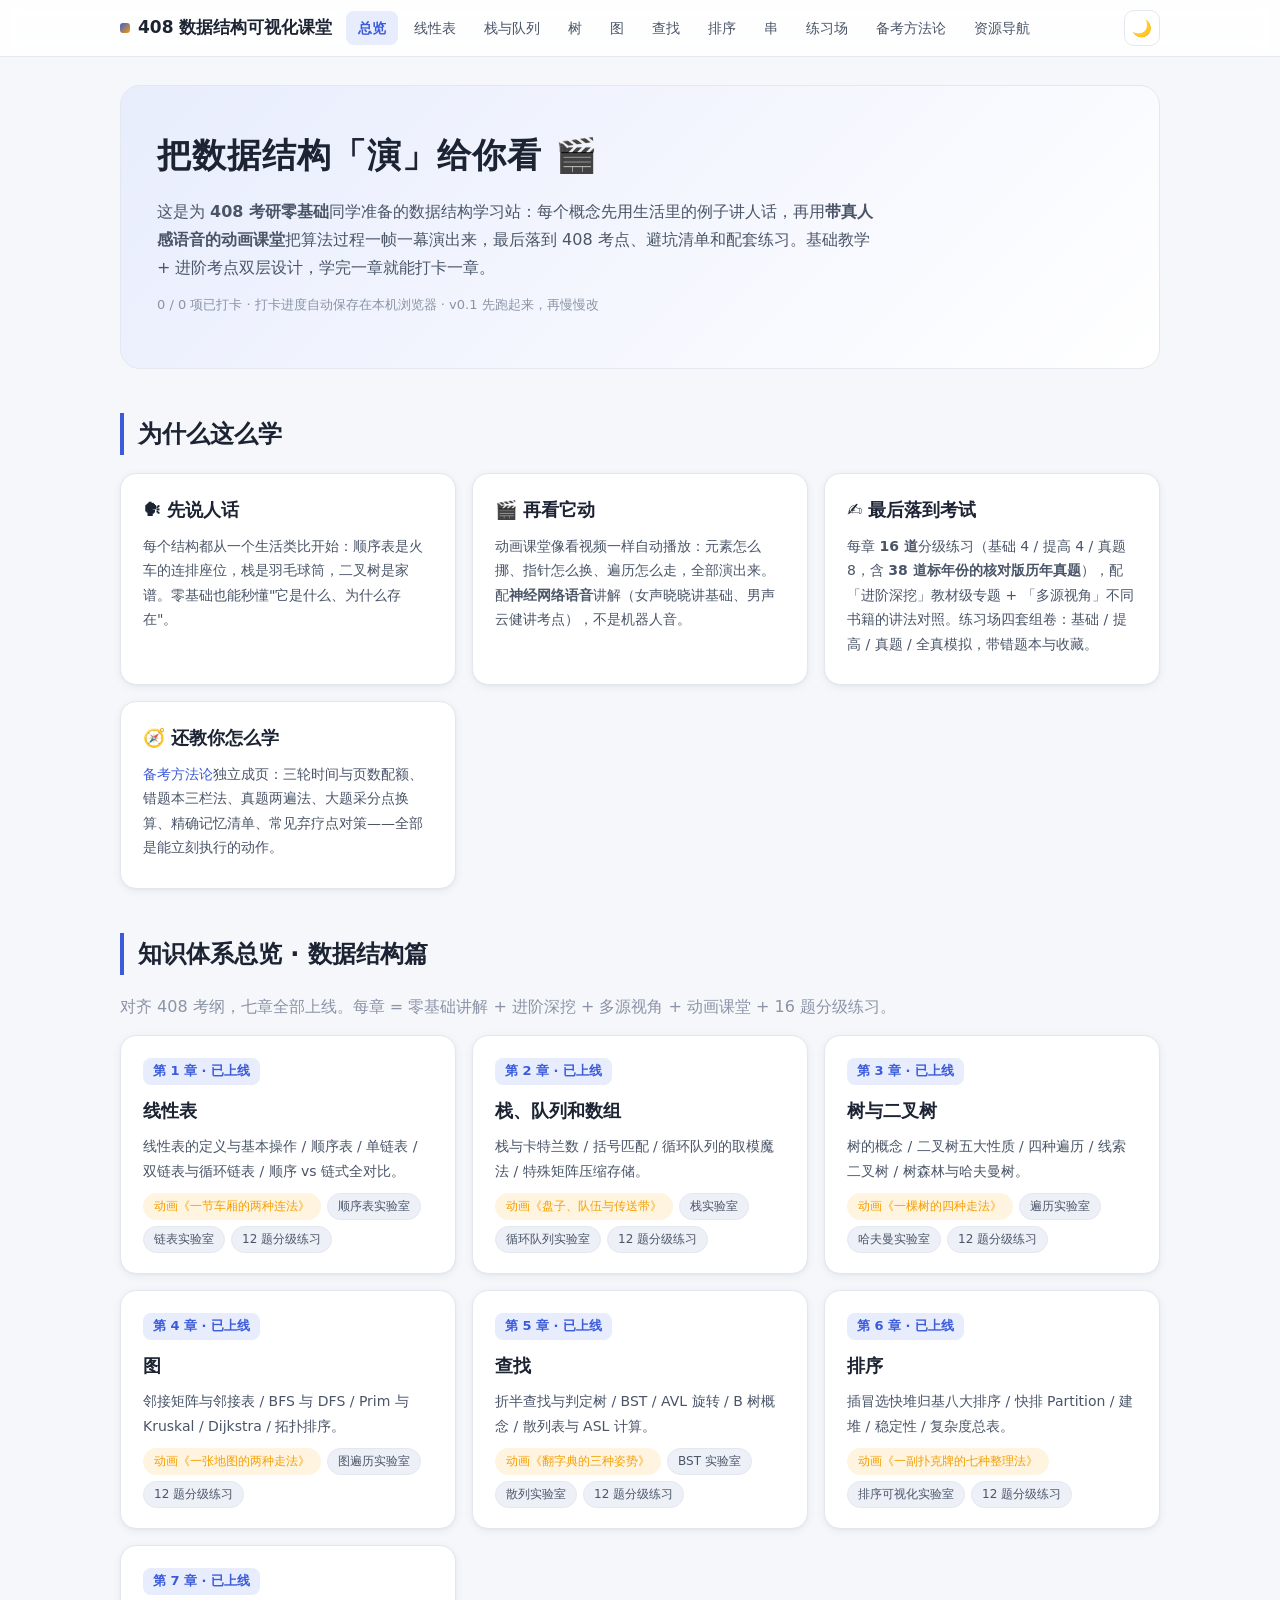
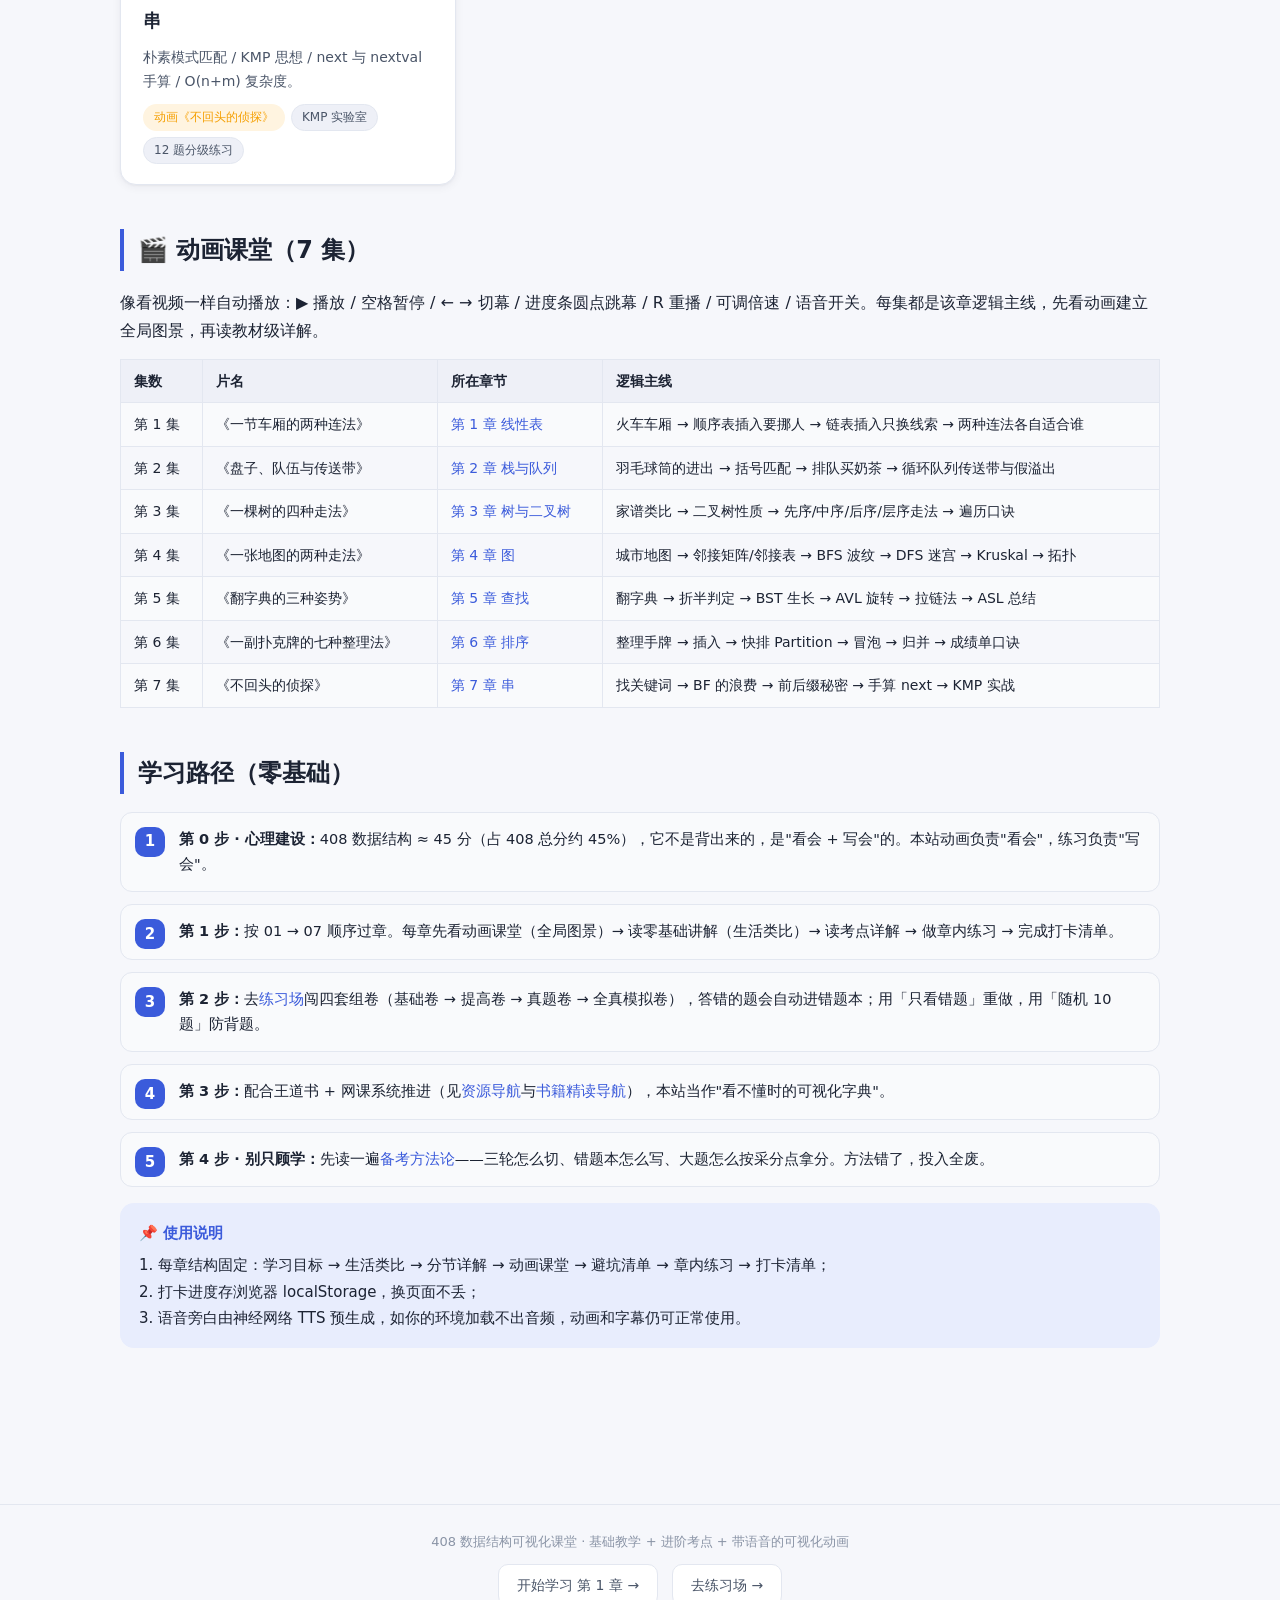
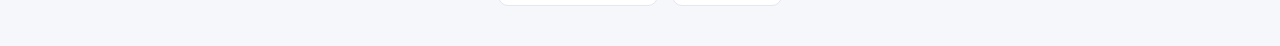
==== commit 33e391d0: "feat: v3 多源视角+题库交互 - 每章16题(真题8道/共38道标年份), 新增多源视角框(Hello算法/邓俊辉/Sedgewick/OI-Wiki), 题库HUD(进度/错题本/收藏/随机" ====
--- a/index.html
+++ b/index.html
@@ -10,7 +10,7 @@
 <nav class="topbar"><div class="topbar-inner">
   <a class="logo" href="index.html"><span class="dot"></span>408 数据结构可视化课堂</a>
   <div class="nav-links">
-    <a href="index.html">总览</a><a href="ch01.html">线性表</a><a href="ch02.html">栈与队列</a><a href="ch03.html">树</a><a href="ch04.html">图</a><a href="ch05.html">查找</a><a href="ch06.html">排序</a><a href="ch07.html">串</a><a href="practice.html">练习场</a><a href="resources.html">资源导航</a>
+    <a href="index.html">总览</a><a href="ch01.html">线性表</a><a href="ch02.html">栈与队列</a><a href="ch03.html">树</a><a href="ch04.html">图</a><a href="ch05.html">查找</a><a href="ch06.html">排序</a><a href="ch07.html">串</a><a href="practice.html">练习场</a><a href="method.html">备考方法论</a><a href="resources.html">资源导航</a>
   </div>
   <button class="theme-btn" title="切换明暗主题">🌙</button>
 </div></nav>
@@ -26,11 +26,12 @@
   <div class="grid cols-3">
     <div class="card"><h3>🗣 先说人话</h3><p>每个结构都从一个生活类比开始：顺序表是火车的连排座位，栈是羽毛球筒，二叉树是家谱。零基础也能秒懂"它是什么、为什么存在"。</p></div>
     <div class="card"><h3>🎬 再看它动</h3><p>动画课堂像看视频一样自动播放：元素怎么挪、指针怎么换、遍历怎么走，全部演出来。配<b>神经网络语音</b>讲解（女声晓晓讲基础、男声云健讲考点），不是机器人音。</p></div>
-    <div class="card"><h3>✍️ 最后落到考试</h3><p>每章配 12 道分级练习（基础→提高→真题，<b>30+ 道核对版历年真题</b>）、「进阶深挖」教材级专题、408 考点框和避坑清单。练习场四套组卷：基础 / 提高 / 真题 / 全真模拟。</p></div>
+    <div class="card"><h3>✍️ 最后落到考试</h3><p>每章 <b>16 道</b>分级练习（基础 4 / 提高 4 / 真题 8，含 <b>38 道标年份的核对版历年真题</b>），配「进阶深挖」教材级专题 + 「多源视角」不同书籍的讲法对照。练习场四套组卷：基础 / 提高 / 真题 / 全真模拟，带错题本与收藏。</p></div>
+    <div class="card"><h3>🧭 还教你怎么学</h3><p><a href="method.html">备考方法论</a>独立成页：三轮时间与页数配额、错题本三栏法、真题两遍法、大题采分点换算、精确记忆清单、常见弃疗点对策——全部是能立刻执行的动作。</p></div>
   </div>
 
   <h2 class="sec">知识体系总览 · 数据结构篇</h2>
-  <p class="muted">对齐 408 考纲，七章全部上线。每章 = 零基础讲解 + 进阶深挖 + 动画课堂 + 12 题分级练习。</p>
+  <p class="muted">对齐 408 考纲，七章全部上线。每章 = 零基础讲解 + 进阶深挖 + 多源视角 + 动画课堂 + 16 题分级练习。</p>
   <div class="grid cols-2" style="margin-top:14px">
     <a class="card clickable" href="ch01.html">
       <span class="ch-num">第 1 章 · 已上线</span>
@@ -93,8 +94,9 @@
   <div class="steps">
     <div class="step"><b>第 0 步 · 心理建设：</b>408 数据结构 ≈ 45 分（占 408 总分约 45%），它不是背出来的，是"看会 + 写会"的。本站动画负责"看会"，练习负责"写会"。</div>
     <div class="step"><b>第 1 步：</b>按 01 → 07 顺序过章。每章先看动画课堂（全局图景）→ 读零基础讲解（生活类比）→ 读考点详解 → 做章内练习 → 完成打卡清单。</div>
-    <div class="step"><b>第 2 步：</b>去<a href="practice.html">练习场</a>闯四套组卷（基础卷 → 提高卷 → 真题卷 → 全真模拟卷），错题点回对应章节补。</div>
-    <div class="step"><b>第 3 步：</b>配合王道书 + 网课系统推进（见<a href="resources.html">资源导航</a>），本站当作"看不懂时的可视化字典"。</div>
+    <div class="step"><b>第 2 步：</b>去<a href="practice.html">练习场</a>闯四套组卷（基础卷 → 提高卷 → 真题卷 → 全真模拟卷），答错的题会自动进错题本；用「只看错题」重做，用「随机 10 题」防背题。</div>
+    <div class="step"><b>第 3 步：</b>配合王道书 + 网课系统推进（见<a href="resources.html">资源导航</a>与<a href="resources.html#books">书籍精读导航</a>），本站当作"看不懂时的可视化字典"。</div>
+    <div class="step"><b>第 4 步 · 别只顾学：</b>先读一遍<a href="method.html">备考方法论</a>——三轮怎么切、错题本怎么写、大题怎么按采分点拿分。方法错了，投入全废。</div>
   </div>
 
   <div class="callout exam">
--- a/assets/style.css
+++ b/assets/style.css
@@ -207,6 +207,49 @@
 .toc .toc-label { font-weight: 700; color: var(--ink-3); }
 .toc a { padding: 3px 10px; border-radius: 8px; background: var(--card-2); border: 1px solid var(--line); color: var(--ink-2); }
 .toc a:hover { border-color: var(--brand); color: var(--brand); text-decoration: none; }
+
+/* ── 题库 HUD：刷题进度 / 错题本 / 收藏 / 随机 ── */
+.quiz-hud {
+  position: sticky; top: 58px; z-index: 41;
+  background: var(--card); border: 1px solid var(--line); border-radius: 14px;
+  padding: 10px 14px; margin: 18px 0; box-shadow: var(--shadow);
+  display: flex; flex-wrap: wrap; align-items: center; gap: 10px 16px;
+}
+.quiz-hud .hud-stats { display: flex; flex-wrap: wrap; gap: 6px 16px; font-size: 13.5px; color: var(--ink-2); }
+.quiz-hud .hud-stats b { color: var(--brand); font-size: 15px; }
+.quiz-hud .hud-wrong b { color: var(--red); }
+.quiz-hud .hud-fav b { color: var(--accent); }
+.quiz-hud .hud-actions { display: flex; flex-wrap: wrap; gap: 7px; margin-left: auto; }
+.quiz-hud .hud-actions button {
+  border: 1px solid var(--line); background: var(--card-2); color: var(--ink-2);
+  border-radius: 9px; padding: 5px 12px; font-size: 12.5px; cursor: pointer;
+  transition: all .15s;
+}
+.quiz-hud .hud-actions button:hover { border-color: var(--brand); color: var(--brand); }
+.quiz-hud .hud-actions button.on { background: var(--brand); border-color: var(--brand); color: #fff; font-weight: 700; }
+.quiz-hud .hud-msg {
+  flex-basis: 100%; font-size: 12.5px; color: var(--green); font-weight: 600;
+  max-height: 0; overflow: hidden; opacity: 0; transition: all .25s;
+}
+.quiz-hud .hud-msg.show { max-height: 30px; opacity: 1; }
+
+/* 收藏星标 */
+.quiz .q-fav {
+  position: absolute; top: 10px; right: 12px;
+  border: none; background: transparent; cursor: pointer;
+  font-size: 19px; line-height: 1; color: var(--ink-3); padding: 2px 4px;
+  transition: transform .12s, color .12s;
+}
+.quiz .q-fav:hover { transform: scale(1.2); color: var(--accent); }
+.quiz .q-fav.on { color: var(--accent); }
+.quiz .q-head { padding-right: 42px; }
+
+/* ── 多源视角框（书籍讲法引用） ── */
+.callout.views { background: var(--bg-soft); border-color: var(--brand-2); border-left: 4px solid var(--brand); }
+.callout.views .co-title { color: var(--brand); }
+.callout.views .src { font-size: 12px; color: var(--ink-3); margin-top: 8px; font-style: normal; }
+.callout.views ul { margin: 6px 0 0 18px; }
+.callout.views li { margin-bottom: 6px; font-size: 14.5px; }
 .quiz .opts { padding: 4px 18px 14px; display: grid; gap: 7px; }
 .quiz .opt {
   border: 1.5px solid var(--line); border-radius: 10px; padding: 9px 14px;
